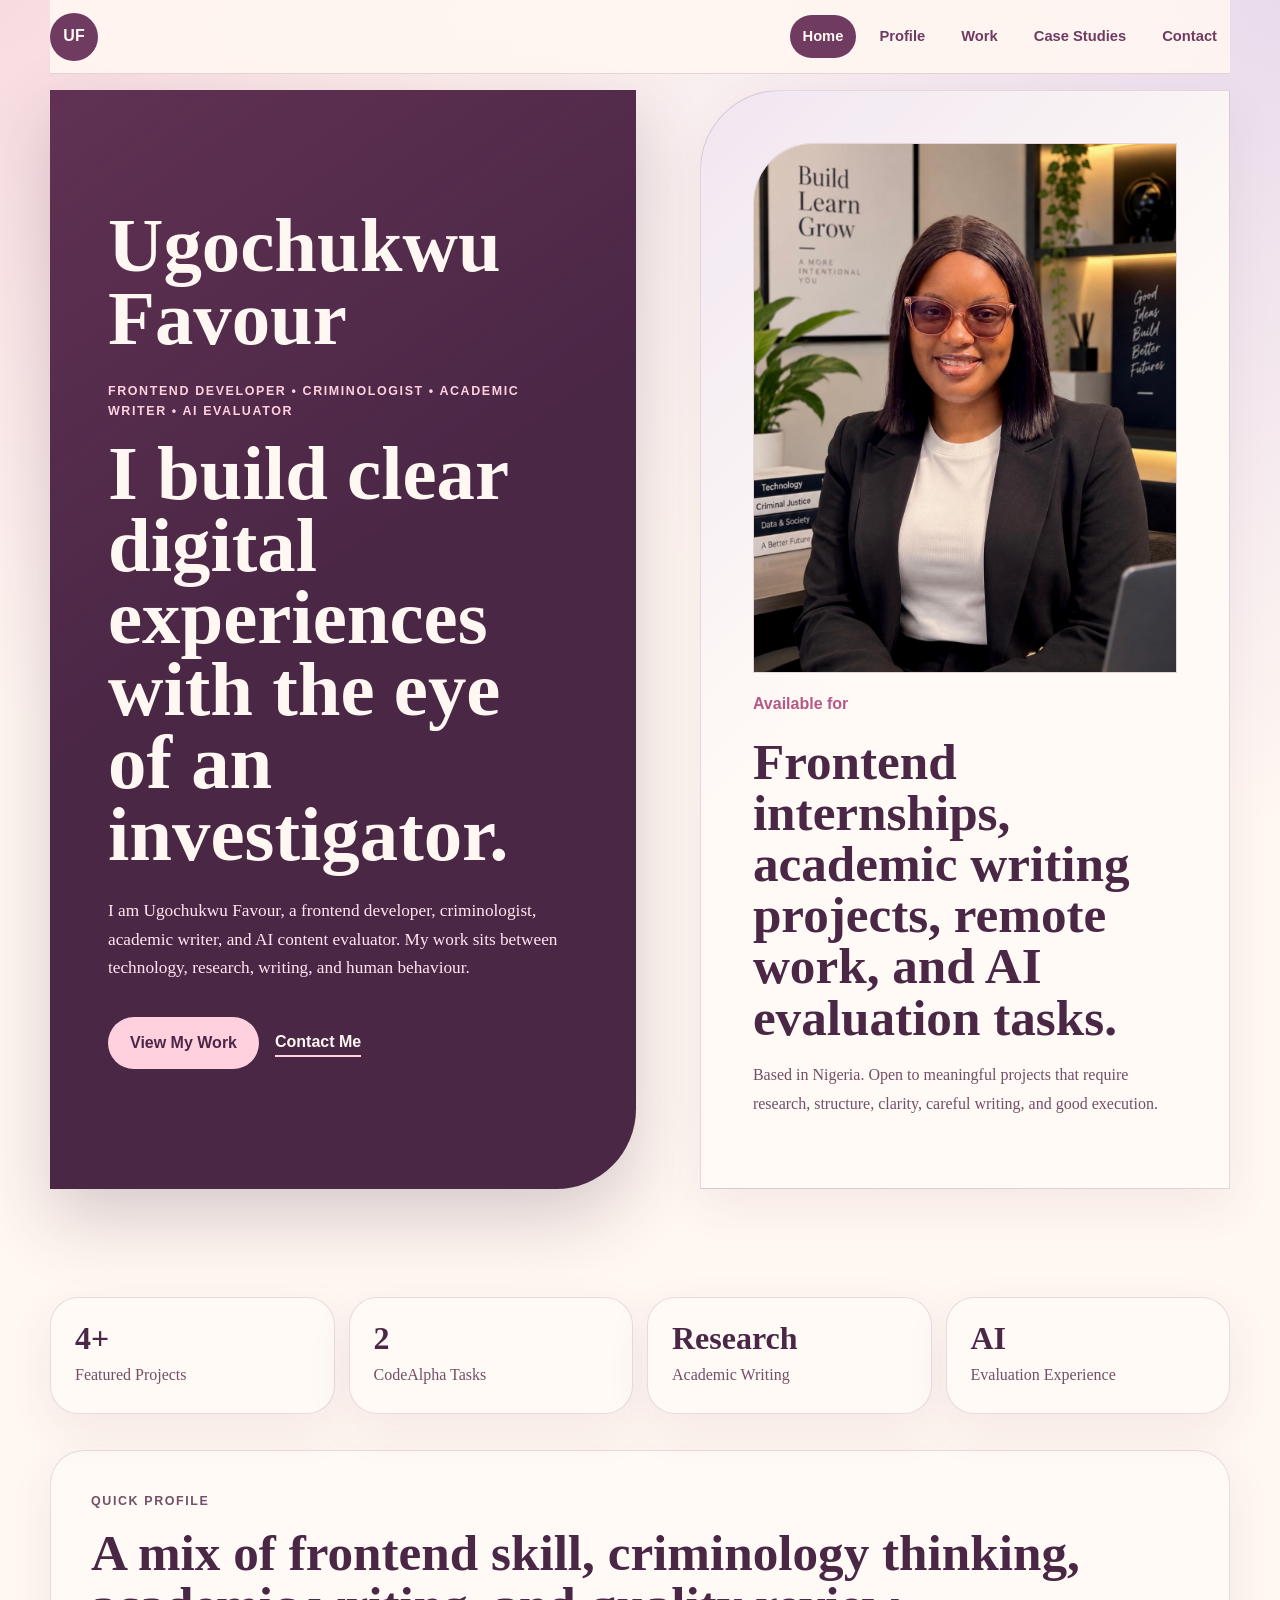
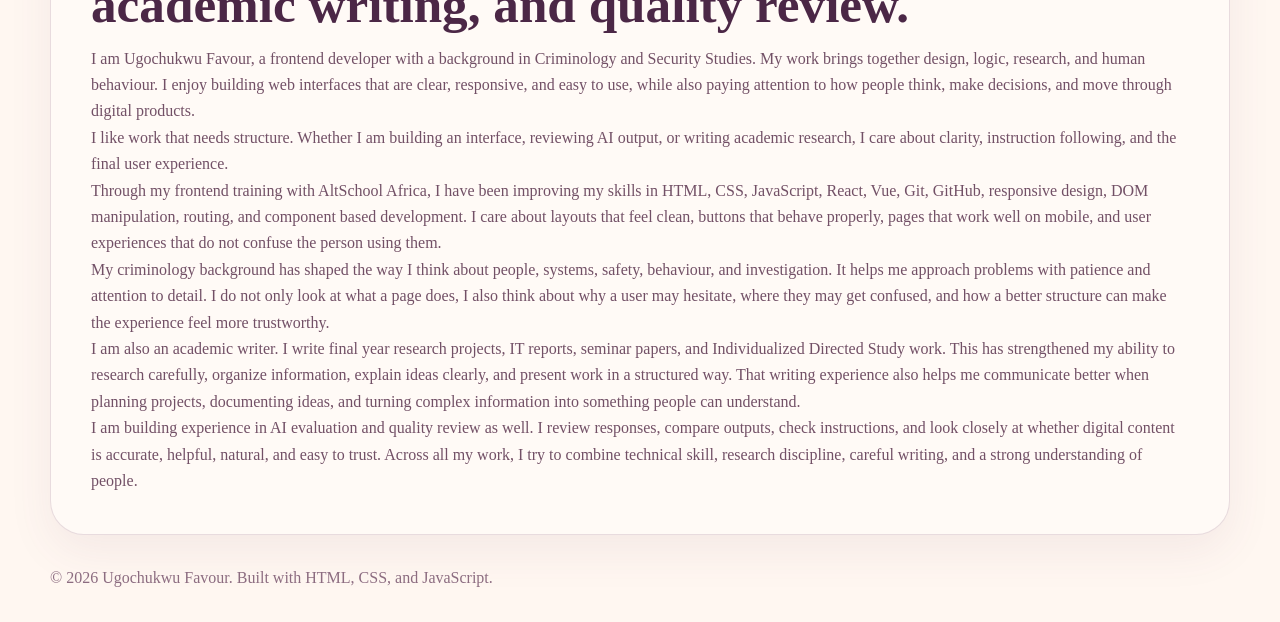
==== index.html @ 0fcc6974 "Add portfolio project" ====
<!DOCTYPE html>
<html lang="en">
<head>
  <meta charset="UTF-8" />
  <meta name="viewport" content="width=device-width, initial-scale=1.0" />
  <title>Ugochukwu Favour | Portfolio</title>
  <link rel="stylesheet" href="style.css" />
</head>
<body>
  <header class="site-header">
    <a href="index.html" class="mark">UF</a>
    <button class="menu-toggle" id="menuToggle">Menu</button>

    <nav class="nav-links" id="navLinks">
      <a href="index.html" class="active">Home</a>
      <a href="about.html">Profile</a>
      <a href="projects.html">Work</a>
      <a href="case-studies.html">Case Studies</a>
      <a href="contact.html">Contact</a>
    </nav>
  </header>

  <main>
    <section class="hero page-section">
      <div class="hero-copy">
        <h1>Ugochukwu Favour</h1>
        <p class="label">Frontend Developer • Criminologist • Academic Writer • AI Evaluator</p>
        <h1>I build clear digital experiences with the eye of an investigator.</h1>
        <p>
          I am Ugochukwu Favour, a frontend developer, criminologist, academic writer, and
          AI content evaluator. My work sits between technology, research, writing, and human
          behaviour.
        </p>

        <div class="hero-actions">
          <a href="projects.html" class="primary-btn">View My Work</a>
          <a href="contact.html" class="text-link">Contact Me</a>
        </div>
      </div>

      <div class="profile-card">
        <div class="profile-image-wrap">
          <img src="image/my professional image.jpeg" alt="Ugochukwu Favour" />
        </div>

        <span>Available for</span>
        <h2>Frontend internships, academic writing projects, remote work, and AI evaluation tasks.</h2>
        <p>
          Based in Nigeria. Open to meaningful projects that require research, structure,
          clarity, careful writing, and good execution.
        </p>
      </div>
    </section>

    <section class="page-section stats-section">
      <div class="stats-grid clickable-stats">
        <a href="projects.html">
          <strong>4+</strong>
          <span>Featured Projects</span>
        </a>

        <a href="projects.html">
          <strong>2</strong>
          <span>CodeAlpha Tasks</span>
        </a>

        <a href="about.html">
          <strong>Research</strong>
          <span>Academic Writing</span>
        </a>

        <a href="about.html">
          <strong>AI</strong>
          <span>Evaluation Experience</span>
        </a>
      </div>
    </section>

    <section class="page-section intro-panel">
      <p class="label">Quick Profile</p>
      <h2>A mix of frontend skill, criminology thinking, academic writing, and quality review.</h2>
      <p>
  I am Ugochukwu Favour, a frontend developer with a background in Criminology and Security Studies. My work brings together design, logic, research, and human behaviour. I enjoy building web interfaces that are clear, responsive, and easy to use, while also paying attention to how people think, make decisions, and move through digital products.
</p>
<p>
        I like work that needs structure. Whether I am building an interface, reviewing AI output,
        or writing academic research, I care about clarity, instruction following, and the final user
        experience.
      </p>
<p>
  Through my frontend training with AltSchool Africa, I have been improving my skills in HTML, CSS, JavaScript, React, Vue, Git, GitHub, responsive design, DOM manipulation, routing, and component based development. I care about layouts that feel clean, buttons that behave properly, pages that work well on mobile, and user experiences that do not confuse the person using them.
</p>

<p>
  My criminology background has shaped the way I think about people, systems, safety, behaviour, and investigation. It helps me approach problems with patience and attention to detail. I do not only look at what a page does, I also think about why a user may hesitate, where they may get confused, and how a better structure can make the experience feel more trustworthy.
</p>

<p>
  I am also an academic writer. I write final year research projects, IT reports, seminar papers, and Individualized Directed Study work. This has strengthened my ability to research carefully, organize information, explain ideas clearly, and present work in a structured way. That writing experience also helps me communicate better when planning projects, documenting ideas, and turning complex information into something people can understand.
</p>

<p>
  I am building experience in AI evaluation and quality review as well. I review responses, compare outputs, check instructions, and look closely at whether digital content is accurate, helpful, natural, and easy to trust. Across all my work, I try to combine technical skill, research discipline, careful writing, and a strong understanding of people.
</p>
    </section>
  </main>

  <footer>
    <p>© 2026 Ugochukwu Favour. Built with HTML, CSS, and JavaScript.</p>
  </footer>

  <script src="script.js"></script>
</body>
</html>
---- style.css ----
* {
  margin: 0;
  padding: 0;
  box-sizing: border-box;
}

html {
  scroll-behavior: smooth;
}

body {
  font-family: Georgia, "Times New Roman", serif;
  background:
    radial-gradient(circle at top left, rgba(238, 184, 204, 0.45), transparent 28%),
    radial-gradient(circle at top right, rgba(194, 167, 226, 0.35), transparent 32%),
    #fff7f1;
  color: #2f1f2e;
  line-height: 1.65;
  overflow-x: hidden;
}

a {
  color: inherit;
  text-decoration: none;
}

.site-header {
  position: sticky;
  top: 0;
  z-index: 80;
  width: min(1180px, calc(100% - 32px));
  height: 74px;
  margin: 0 auto;
  display: flex;
  align-items: center;
  justify-content: space-between;
  background: rgba(255, 247, 241, 0.9);
  border-bottom: 1px solid rgba(111, 59, 96, 0.18);
  backdrop-filter: blur(14px);
}

main {
  width: min(1180px, calc(100% - 32px));
  margin: 0 auto;
}

.page-section {
  width: 100%;
  max-width: 1180px;
  margin: 0 auto;
  padding: 72px 0;
}

.mark {
  width: 48px;
  height: 48px;
  display: grid;
  place-items: center;
  background: #6f3b60;
  color: #fff7f1;
  border-radius: 50%;
  font-family: "Segoe UI", Arial, sans-serif;
  font-weight: 900;
}

.menu-toggle {
  display: none;
  border: 1px solid #6f3b60;
  background: transparent;
  color: #6f3b60;
  padding: 9px 14px;
  border-radius: 999px;
  font-family: "Segoe UI", Arial, sans-serif;
  font-weight: 800;
}

.nav-links {
  display: flex;
  align-items: center;
  gap: 10px;
  font-family: "Segoe UI", Arial, sans-serif;
}

.nav-links a {
  color: #6f3b60;
  padding: 9px 13px;
  border-radius: 999px;
  font-weight: 700;
  font-size: 0.92rem;
}

.nav-links a:hover,
.nav-links a.active {
  background: #6f3b60;
  color: #fff7f1;
}

.hero {
  min-height: calc(100vh - 110px);
  display: grid;
  grid-template-columns: 1.05fr 0.95fr;
  gap: 64px;
  align-items: stretch;
  padding: 16px 0 72px;
}

.hero-copy {
  background:
    linear-gradient(145deg, rgba(181, 89, 133, 0.2), transparent 45%),
    #4b2746;
  color: #fff7f1;
  padding: clamp(28px, 5vw, 58px);
  border-radius: 0 0 80px 0;
  display: flex;
  flex-direction: column;
  justify-content: center;
  box-shadow: 0 28px 70px rgba(75, 39, 70, 0.22);
}

.label {
  font-family: "Segoe UI", Arial, sans-serif;
  color: #b55985;
  font-size: 0.78rem;
  text-transform: uppercase;
  letter-spacing: 1.6px;
  font-weight: 900;
  margin-bottom: 16px;
}

.hero-copy .label {
  color: #ffd1df;
}

.hero h1,
.page-title h1,
.contact-panel h1 {
  font-size: clamp(2.7rem, 6vw, 6.2rem);
  line-height: 0.94;
  max-width: 850px;
  margin-bottom: 26px;
  color: #4b2746;
}

.hero h1 {
  color: #fff7f1;
}

.hero-copy > p:not(.label) {
  max-width: 620px;
  font-size: 1.08rem;
  color: #ffe6ef;
}

.hero-actions {
  margin-top: 34px;
  display: flex;
  align-items: center;
  gap: 16px;
  flex-wrap: wrap;
  font-family: "Segoe UI", Arial, sans-serif;
}

.primary-btn {
  display: inline-flex;
  padding: 13px 22px;
  border-radius: 999px;
  background: #ffd1df;
  color: #4b2746;
  font-weight: 900;
}

.text-link {
  color: #fff7f1;
  font-weight: 800;
  border-bottom: 2px solid #ffd1df;
}

.profile-card,
.intro-panel,
.story-grid article,
.stats-grid a,
.focus-grid div,
.skill-board,
.project-card,
.case-study-card,
.contact-form,
.contact-panel {
  box-shadow: 0 16px 45px rgba(111, 59, 96, 0.08);
}

.profile-card {
  padding: clamp(28px, 5vw, 52px);
  border-radius: 80px 0 0 0;
  border: 1px solid rgba(111, 59, 96, 0.18);
  background:
    linear-gradient(135deg, rgba(194, 167, 226, 0.24), transparent 45%),
    #fffaf6;
  display: flex;
  flex-direction: column;
  justify-content: center;
  gap: 18px;
}

.profile-card span {
  font-family: "Segoe UI", Arial, sans-serif;
  color: #b55985;
  font-weight: 900;
}

.profile-card h2 {
  font-size: clamp(2rem, 4vw, 3.8rem);
  line-height: 1;
  color: #4b2746;
}

.profile-card p,
.intro-panel p,
.story-grid p,
.skill-board p,
.focus-grid p,
.case-grid p,
.project-card p {
  color: #725066;
}

.profile-image-wrap {
  width: 100%;
  aspect-ratio: 4 / 5;
  border-radius: 60px 0 0 0;
  overflow: hidden;
  border: 1px solid rgba(111, 59, 96, 0.18);
  background: #fff7f1;
}

.profile-image-wrap img {
  width: 100%;
  height: 100%;
  object-fit: cover;
  display: block;
}

/* Shared headings */
.section-heading,
.page-title {
  max-width: 860px;
}

.section-heading h2,
.intro-panel h2 {
  font-size: clamp(2rem, 4vw, 4rem);
  color: #4b2746;
  line-height: 1;
  margin-bottom: 16px;
}

.stats-section {
  padding-top: 36px;
  padding-bottom: 36px;
}

.stats-grid,
.focus-grid,
.case-grid {
  display: grid;
  grid-template-columns: repeat(4, 1fr);
  gap: 14px;
}

.clickable-stats a,
.focus-grid div,
.case-grid div {
  display: block;
  background: #fffaf6;
  border: 1px solid rgba(111, 59, 96, 0.16);
  padding: 24px;
  border-radius: 28px;
  color: inherit;
  transition: transform 0.2s ease, box-shadow 0.2s ease;
}

.clickable-stats a:hover {
  transform: translateY(-6px);
  box-shadow: 0 22px 55px rgba(111, 59, 96, 0.16);
}

.clickable-stats strong {
  display: block;
  color: #4b2746;
  font-size: 2rem;
  line-height: 1;
  margin-bottom: 8px;
}

.clickable-stats span {
  color: #725066;
}

.intro-panel {
  background: #fffaf6;
  border: 1px solid rgba(111, 59, 96, 0.16);
  padding: 40px;
  border-radius: 34px;
}

.story-grid {
  display: grid;
  grid-template-columns: 1.1fr 0.9fr;
  gap: 18px;
}

.story-grid article {
  background: #fffaf6;
  border: 1px solid rgba(111, 59, 96, 0.16);
  padding: 26px;
  min-height: 260px;
}

.story-grid article:first-child {
  grid-row: span 3;
  border-radius: 48px 0 0 0;
}

.story-grid article:nth-child(2) {
  border-radius: 0 48px 0 0;
}

.story-grid article:nth-child(4) {
  border-radius: 0 0 48px 0;
}

.story-grid span,
.project-number,
.case-study-heading span {
  font-family: "Segoe UI", Arial, sans-serif;
  color: #b55985;
  font-weight: 900;
  font-size: 0.82rem;
}

.story-grid h2,
.skill-board h3,
.focus-grid h3,
.case-grid h3,
.project-card h2,
.case-study-heading h2 {
  color: #4b2746;
  line-height: 1.1;
}

.story-grid h2 {
  font-size: 1.55rem;
  margin: 18px 0 12px;
}

.story-grid p + p {
  margin-top: 16px;
}

.skill-board {
  display: grid;
  grid-template-columns: repeat(2, 1fr);
  border: 1px solid rgba(111, 59, 96, 0.16);
  background: #fffaf6;
}

.skill-board div {
  padding: 28px;
  border-right: 1px solid rgba(111, 59, 96, 0.14);
  border-bottom: 1px solid rgba(111, 59, 96, 0.14);
}

.skill-board div:nth-child(2),
.skill-board div:nth-child(4) {
  border-right: none;
}

.skill-board h3 {
  color: #b55985;
  margin-bottom: 10px;
  font-size: 1.25rem;
}

.project-layout {
  display: grid;
  grid-template-columns: 1fr 1fr;
  gap: 18px;
}

.project-card {
  padding: 30px;
  border: 1px solid rgba(255, 247, 241, 0.2);
  background: #4b2746;
  color: #fff7f1;
  min-height: 330px;
  display: flex;
  flex-direction: column;
  justify-content: flex-end;
}

.project-card:nth-child(1) {
  border-radius: 0 60px 0 0;
}

.project-card:nth-child(2) {
  background: #b55985;
  border-color: #b55985;
  border-radius: 0 0 0 60px;
}

.project-card:nth-child(3) {
  background: #7658a6;
  border-color: #7658a6;
  border-radius: 60px 0 0 0;
}

.project-card:nth-child(4) {
  background: #7a4058;
  border-color: #7a4058;
  border-radius: 0 0 60px 0;
}

.project-card h2,
.project-card p {
  color: #fff7f1;
}

.tech-tags,
.project-links {
  display: flex;
  flex-wrap: wrap;
  gap: 10px;
}

.tech-tags {
  margin-top: 18px;
}

.tech-tags span {
  background: rgba(255, 247, 241, 0.14);
  color: #fff7f1;
  border: 1px solid rgba(255, 247, 241, 0.26);
  padding: 10px 14px;
  border-radius: 999px;
  font-family: "Segoe UI", Arial, sans-serif;
  font-weight: 800;
  font-size: 0.88rem;
}

.project-links a {
  display: inline-flex;
  width: fit-content;
  margin-top: 24px;
  padding: 11px 16px;
  border-radius: 999px;
  background: #fff7f1;
  color: #4b2746;
  font-family: "Segoe UI", Arial, sans-serif;
  font-weight: 900;
}

.case-study-stack {
  display: grid;
  gap: 24px;
}

.case-study-card {
  background: #fffaf6;
  border: 1px solid rgba(111, 59, 96, 0.16);
  border-radius: 34px;
  padding: 26px;
}

.case-study-heading {
  display: flex;
  justify-content: space-between;
  gap: 18px;
  align-items: center;
  margin-bottom: 20px;
}

.case-study-heading h2 {
  font-size: clamp(1.6rem, 4vw, 2.8rem);
  text-align: right;
}

.contact-panel {
  background: #fffaf6;
  border: 1px solid rgba(111, 59, 96, 0.16);
  border-radius: 60px 60px 0 0;
  padding: clamp(28px, 5vw, 54px);
  display: grid;
  grid-template-columns: 1fr 0.9fr;
  gap: 30px;
  align-items: end;
}

.contact-links {
  display: grid;
  gap: 12px;
  font-family: "Segoe UI", Arial, sans-serif;
}

.contact-links a {
  background: #4b2746;
  color: #fff7f1;
  padding: 14px 16px;
  border-radius: 999px;
  font-weight: 800;
  text-align: center;
}

.contact-links a:hover {
  background: #ffd1df;
  color: #4b2746;
}

.email-composer {
  max-width: 760px;
  margin-left: auto;
  margin-right: auto;
}

.contact-form {
  background: #fffaf6;
  border: 1px solid rgba(111, 59, 96, 0.16);
  border-radius: 28px;
  padding: 24px;
  display: grid;
  gap: 12px;
}

.composer-header h2 {
  color: #4b2746;
  font-size: 1.6rem;
}

.composer-header p,
.file-note,
#formStatus {
  color: #725066;
  font-size: 0.95rem;
}

.contact-form input,
.contact-form textarea {
  width: 100%;
  border: 1px solid rgba(111, 59, 96, 0.22);
  background: #fff7f1;
  color: #4b2746;
  padding: 14px;
  border-radius: 16px;
  font: inherit;
}

.contact-form textarea {
  min-height: 160px;
  resize: vertical;
}

.composer-toolbar {
  display: flex;
  flex-wrap: wrap;
  gap: 10px;
  background: #fff7f1;
  border: 1px solid rgba(111, 59, 96, 0.16);
  border-radius: 18px;
  padding: 10px;
}

.composer-toolbar button,
.file-label,
.send-btn {
  border: none;
  background: #4b2746;
  color: #fff7f1;
  padding: 9px 13px;
  border-radius: 999px;
  font-family: "Segoe UI", Arial, sans-serif;
  font-weight: 800;
  cursor: pointer;
}

.file-label input {
  display: none;
}

.send-btn {
  background: #b55985;
  padding: 14px 18px;
}

footer {
  width: min(1180px, calc(100% - 32px));
  margin: 0 auto;
  padding: 30px 0;
  color: #8c6c80;
}

@media (max-width: 820px) {
  .site-header,
  main,
  footer {
    width: min(100% - 20px, 1180px);
  }

  .menu-toggle {
    display: block;
  }

  .nav-links {
    position: absolute;
    top: 82px;
    right: 0;
    width: min(260px, calc(100vw - 36px));
    display: none;
    flex-direction: column;
    align-items: stretch;
    padding: 14px;
    background: #fffaf6;
    border: 1px solid rgba(111, 59, 96, 0.16);
    border-radius: 24px;
  }

  .nav-links.show {
    display: flex;
  }

  .hero,
  .story-grid,
  .skill-board,
  .project-layout,
  .contact-panel,
  .stats-grid,
  .focus-grid,
  .case-grid {
    grid-template-columns: 1fr;
  }

  .hero {
    min-height: auto;
  }

  .hero-copy,
  .profile-card,
  .profile-image-wrap,
  .story-grid article,
  .project-card,
  .contact-panel {
    border-radius: 28px;
  }

  .skill-board div {
    border-right: none;
  }

  .page-section {
    padding: 54px 0;
  }

  .case-study-heading {
    align-items: flex-start;
    flex-direction: column;
  }

  .case-study-heading h2 {
    text-align: left;
  }
}.profile-card p {
  max-width: 1100px;
  margin-bottom: 18px;
  line-height: 1.8;
}
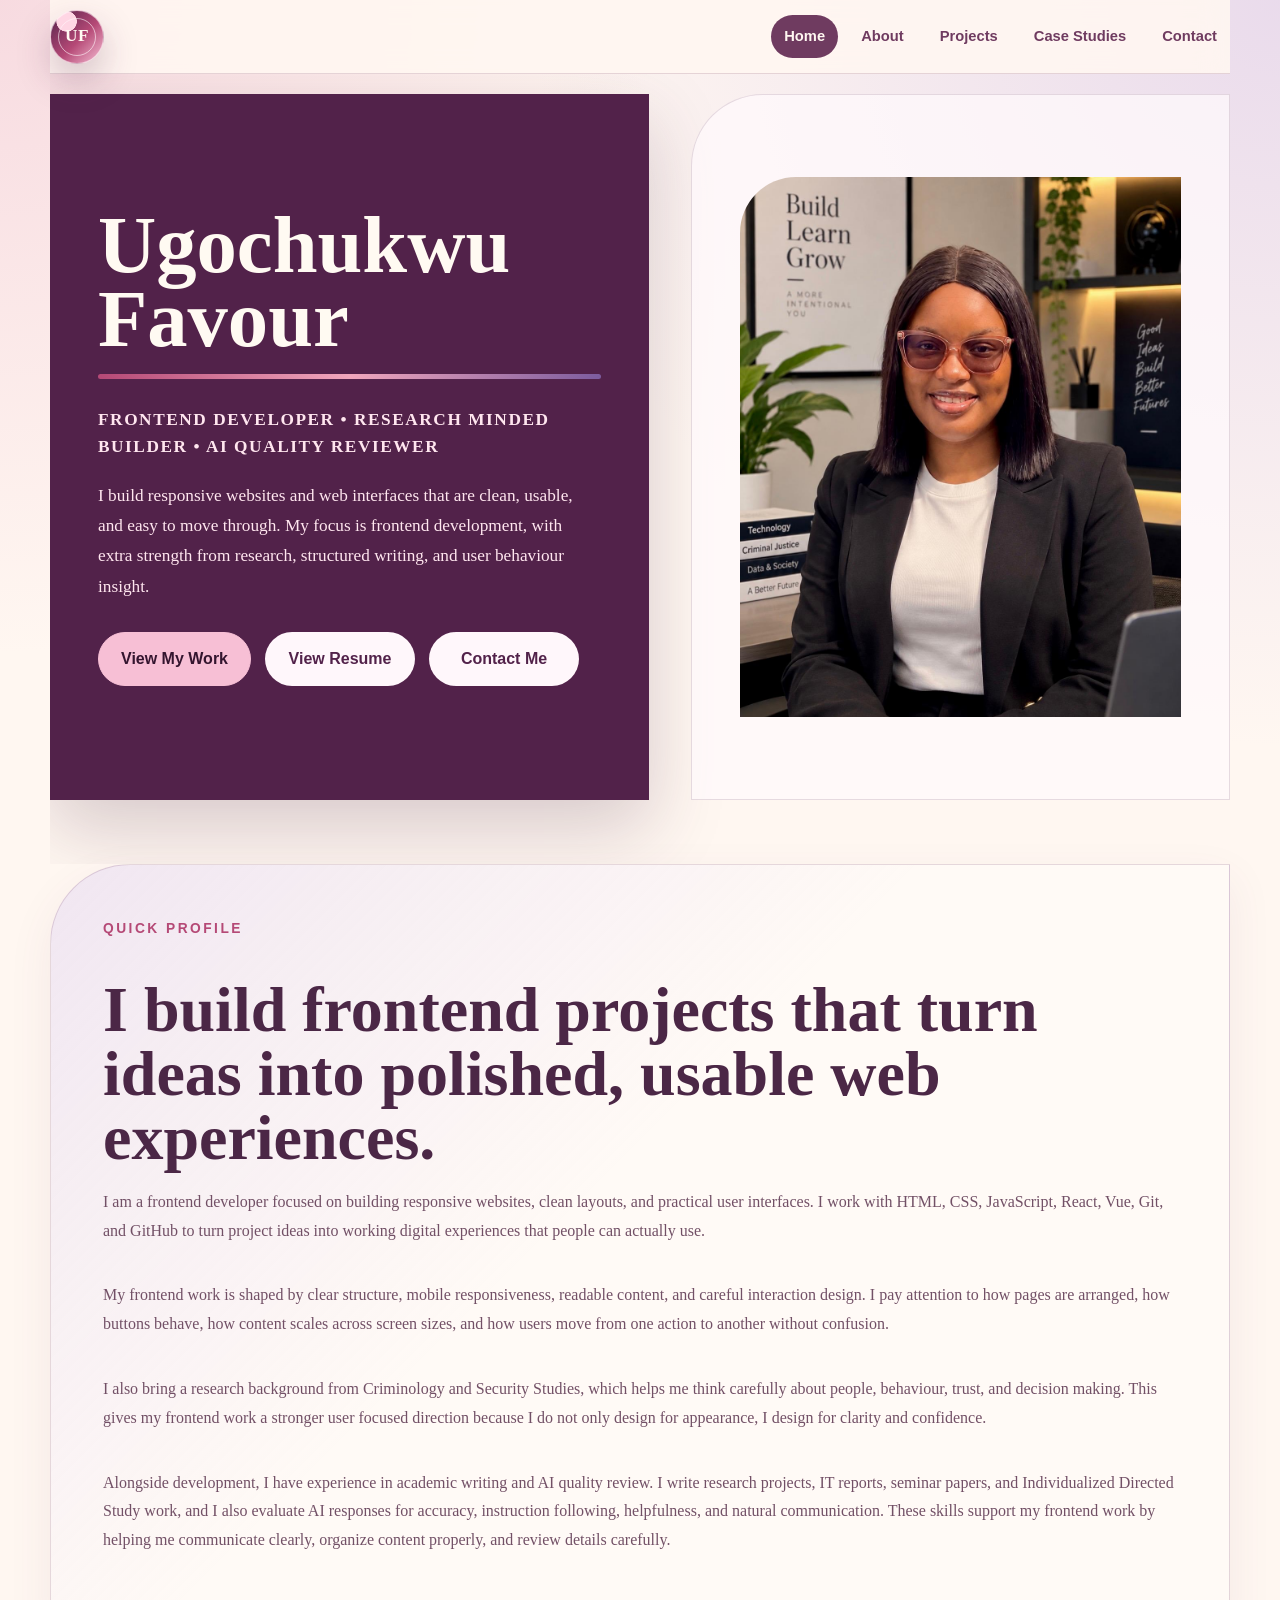
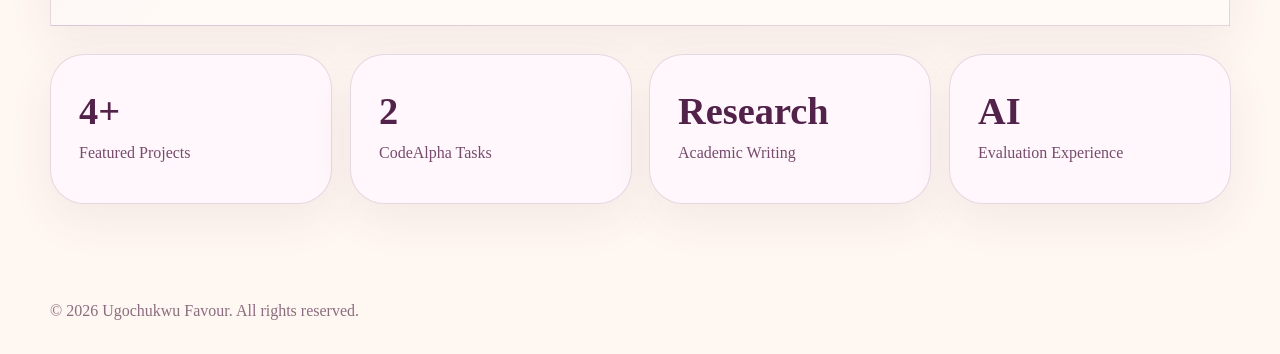
==== commit f7e66edc: "Refine portfolio content and layout" ====
--- a/index.html
+++ b/index.html
@@ -1,112 +1,118 @@
 <!DOCTYPE html>
 <html lang="en">
 <head>
-  <meta charset="UTF-8" />
-  <meta name="viewport" content="width=device-width, initial-scale=1.0" />
+  <meta charset="UTF-8">
+  <meta name="viewport" content="width=device-width, initial-scale=1.0">
   <title>Ugochukwu Favour | Portfolio</title>
-  <link rel="stylesheet" href="style.css" />
+  <link rel="stylesheet" href="style.css">
 </head>
 <body>
   <header class="site-header">
-    <a href="index.html" class="mark">UF</a>
-    <button class="menu-toggle" id="menuToggle">Menu</button>
+    <a href="index.html" class="brand" aria-label="Ugochukwu Favour home">
+      <span>UF</span>
+    </a>
+
+    <button class="menu-toggle" id="menuToggle" aria-label="Open menu">
+      <span></span>
+      <span></span>
+      <span></span>
+    </button>
 
     <nav class="nav-links" id="navLinks">
       <a href="index.html" class="active">Home</a>
-      <a href="about.html">Profile</a>
-      <a href="projects.html">Work</a>
+      <a href="about.html">About</a>
+      <a href="projects.html">Projects</a>
       <a href="case-studies.html">Case Studies</a>
       <a href="contact.html">Contact</a>
     </nav>
   </header>
 
   <main>
-    <section class="hero page-section">
+    <section class="hero">
       <div class="hero-copy">
         <h1>Ugochukwu Favour</h1>
-        <p class="label">Frontend Developer • Criminologist • Academic Writer • AI Evaluator</p>
-        <h1>I build clear digital experiences with the eye of an investigator.</h1>
-        <p>
-          I am Ugochukwu Favour, a frontend developer, criminologist, academic writer, and
-          AI content evaluator. My work sits between technology, research, writing, and human
-          behaviour.
+
+        <p class="role-line">
+          Frontend Developer • Research Minded Builder • AI Quality Reviewer
+        </p>
+
+        <p class="hero-intro">
+          I build responsive websites and web interfaces that are clean, usable, and easy to move through.
+          My focus is frontend development, with extra strength from research, structured writing, and
+          user behaviour insight.
         </p>
 
         <div class="hero-actions">
-          <a href="projects.html" class="primary-btn">View My Work</a>
-          <a href="contact.html" class="text-link">Contact Me</a>
+          <a href="projects.html" class="btn primary-btn">View My Work</a>
+
+          <a href="resume/Ugochukwu_Favour_Resumee.pdf" class="btn secondary-btn" target="_blank">
+  View Resume
+</a>
+
+          <a href="contact.html" class="btn secondary-btn">Contact Me</a>
         </div>
       </div>
 
-      <div class="profile-card">
-        <div class="profile-image-wrap">
-          <img src="image/my professional image.jpeg" alt="Ugochukwu Favour" />
-        </div>
-
-        <span>Available for</span>
-        <h2>Frontend internships, academic writing projects, remote work, and AI evaluation tasks.</h2>
-        <p>
-          Based in Nigeria. Open to meaningful projects that require research, structure,
-          clarity, careful writing, and good execution.
-        </p>
+      <div class="hero-photo">
+        <img src="image/my professional image.jpeg" alt="Ugochukwu Favour">
       </div>
     </section>
 
-    <section class="page-section stats-section">
-      <div class="stats-grid clickable-stats">
-        <a href="projects.html">
-          <strong>4+</strong>
-          <span>Featured Projects</span>
-        </a>
+    <section class="profile-card">
+      <p class="section-label">Quick Profile</p>
+      <h2>I build frontend projects that turn ideas into polished, usable web experiences.</h2>
 
-        <a href="projects.html">
-          <strong>2</strong>
-          <span>CodeAlpha Tasks</span>
-        </a>
+      <p>
+        I am a frontend developer focused on building responsive websites, clean layouts, and practical user
+        interfaces. I work with HTML, CSS, JavaScript, React, Vue, Git, and GitHub to turn project ideas into
+        working digital experiences that people can actually use.
+      </p>
 
-        <a href="about.html">
-          <strong>Research</strong>
-          <span>Academic Writing</span>
-        </a>
+      <p>
+        My frontend work is shaped by clear structure, mobile responsiveness, readable content, and careful
+        interaction design. I pay attention to how pages are arranged, how buttons behave, how content scales
+        across screen sizes, and how users move from one action to another without confusion.
+      </p>
 
-        <a href="about.html">
-          <strong>AI</strong>
-          <span>Evaluation Experience</span>
-        </a>
-      </div>
+      <p>
+        I also bring a research background from Criminology and Security Studies, which helps me think carefully
+        about people, behaviour, trust, and decision making. This gives my frontend work a stronger user focused
+        direction because I do not only design for appearance, I design for clarity and confidence.
+      </p>
+
+      <p>
+        Alongside development, I have experience in academic writing and AI quality review. I write research
+        projects, IT reports, seminar papers, and Individualized Directed Study work, and I also evaluate AI
+        responses for accuracy, instruction following, helpfulness, and natural communication. These skills support
+        my frontend work by helping me communicate clearly, organize content properly, and review details carefully.
+      </p>
     </section>
 
-    <section class="page-section intro-panel">
-      <p class="label">Quick Profile</p>
-      <h2>A mix of frontend skill, criminology thinking, academic writing, and quality review.</h2>
-      <p>
-  I am Ugochukwu Favour, a frontend developer with a background in Criminology and Security Studies. My work brings together design, logic, research, and human behaviour. I enjoy building web interfaces that are clear, responsive, and easy to use, while also paying attention to how people think, make decisions, and move through digital products.
-</p>
-<p>
-        I like work that needs structure. Whether I am building an interface, reviewing AI output,
-        or writing academic research, I care about clarity, instruction following, and the final user
-        experience.
-      </p>
-<p>
-  Through my frontend training with AltSchool Africa, I have been improving my skills in HTML, CSS, JavaScript, React, Vue, Git, GitHub, responsive design, DOM manipulation, routing, and component based development. I care about layouts that feel clean, buttons that behave properly, pages that work well on mobile, and user experiences that do not confuse the person using them.
-</p>
+    <section class="stats-grid">
+      <a href="projects.html" class="stat-link">
+        <strong>4+</strong>
+        <span>Featured Projects</span>
+      </a>
 
-<p>
-  My criminology background has shaped the way I think about people, systems, safety, behaviour, and investigation. It helps me approach problems with patience and attention to detail. I do not only look at what a page does, I also think about why a user may hesitate, where they may get confused, and how a better structure can make the experience feel more trustworthy.
-</p>
+      <a href="projects.html" class="stat-link">
+        <strong>2</strong>
+        <span>CodeAlpha Tasks</span>
+      </a>
 
-<p>
-  I am also an academic writer. I write final year research projects, IT reports, seminar papers, and Individualized Directed Study work. This has strengthened my ability to research carefully, organize information, explain ideas clearly, and present work in a structured way. That writing experience also helps me communicate better when planning projects, documenting ideas, and turning complex information into something people can understand.
-</p>
+      <a href="about.html" class="stat-link">
+        <strong>Research</strong>
+        <span>Academic Writing</span>
+      </a>
 
-<p>
-  I am building experience in AI evaluation and quality review as well. I review responses, compare outputs, check instructions, and look closely at whether digital content is accurate, helpful, natural, and easy to trust. Across all my work, I try to combine technical skill, research discipline, careful writing, and a strong understanding of people.
-</p>
+      <a href="about.html" class="stat-link">
+        <strong>AI</strong>
+        <span>Evaluation Experience</span>
+      </a>
     </section>
   </main>
 
-  <footer>
-    <p>© 2026 Ugochukwu Favour. Built with HTML, CSS, and JavaScript.</p>
+  <footer class="site-footer">
+    <p>© 2026 Ugochukwu Favour. All rights reserved.</p>
   </footer>
 
   <script src="script.js"></script>
--- a/style.css
+++ b/style.css
@@ -669,4 +669,631 @@
   max-width: 1100px;
   margin-bottom: 18px;
   line-height: 1.8;
+}@keyframes pageReveal {
+  from {
+    opacity: 0;
+    transform: translateY(36px) scale(0.98);
+    filter: blur(8px);
+  }
+
+  to {
+    opacity: 1;
+    transform: translateY(0) scale(1);
+    filter: blur(0);
+  }
+}
+
+@keyframes imageFloat {
+  0% {
+    transform: translateY(0) rotate(0deg);
+  }
+
+  50% {
+    transform: translateY(-14px) rotate(1deg);
+  }
+
+  100% {
+    transform: translateY(0) rotate(0deg);
+  }
+}
+
+@keyframes softGlow {
+  0% {
+    box-shadow: 0 22px 70px rgba(82, 34, 74, 0.14);
+  }
+
+  50% {
+    box-shadow: 0 30px 90px rgba(181, 73, 118, 0.3);
+  }
+
+  100% {
+    box-shadow: 0 22px 70px rgba(82, 34, 74, 0.14);
+  }
+}
+
+@keyframes slideLine {
+  from {
+    width: 0;
+  }
+
+  to {
+    width: 100%;
+  }
+}
+
+.hero-copy,
+.hero-photo,
+.profile-card,
+.story-card,
+.skill-board,
+.project-card,
+.case-card,
+.contact-panel,
+.contact-link,
+.stat-link {
+  animation: pageReveal 0.9s ease both;
+}
+
+.hero-photo {
+  animation: pageReveal 0.9s ease both, softGlow 4s ease-in-out infinite;
+}
+
+.hero-photo img {
+  animation: imageFloat 4.5s ease-in-out infinite;
+}
+
+.page-title h1,
+.hero-copy h1 {
+  position: relative;
+}
+
+.page-title h1::after,
+.hero-copy h1::after {
+  content: "";
+  display: block;
+  height: 5px;
+  width: 100%;
+  margin-top: 18px;
+  border-radius: 999px;
+  background: linear-gradient(90deg, #b54976, #f0a6bc, #7c5c9e);
+  animation: slideLine 1.2s ease both;
+}
+
+.project-card:hover,
+.case-card:hover,
+.story-card:hover,
+.stat-link:hover,
+.contact-link:hover {
+  transform: translateY(-12px) scale(1.015);
+  box-shadow: 0 28px 80px rgba(82, 34, 74, 0.2);
+}
+
+.btn:hover,
+.nav-links a:hover,
+.composer-tools button:hover {
+  transform: translateY(-3px);
+}
+
+.project-card,
+.case-card,
+.story-card,
+.stat-link,
+.contact-link,
+.btn,
+.nav-links a,
+.composer-tools button {
+  transition:
+    transform 0.3s ease,
+    box-shadow 0.3s ease,
+    color 0.3s ease,
+    background 0.3s ease,
+    border-color 0.3s ease;
+}
+
+.project-card:nth-child(1),
+.case-card:nth-child(1),
+.story-card:nth-child(1),
+.stat-link:nth-child(1),
+.contact-link:nth-child(1) {
+  animation-delay: 0.08s;
+}
+
+.project-card:nth-child(2),
+.case-card:nth-child(2),
+.story-card:nth-child(2),
+.stat-link:nth-child(2),
+.contact-link:nth-child(2) {
+  animation-delay: 0.16s;
+}
+
+.project-card:nth-child(3),
+.case-card:nth-child(3),
+.story-card:nth-child(3),
+.stat-link:nth-child(3),
+.contact-link:nth-child(3) {
+  animation-delay: 0.24s;
+}
+
+.project-card:nth-child(4),
+.case-card:nth-child(4),
+.story-card:nth-child(4),
+.stat-link:nth-child(4) {
+  animation-delay: 0.32s;
+}
+
+@media (prefers-reduced-motion: reduce) {
+  *,
+  *::before,
+  *::after {
+    animation: none !important;
+    transition: none !important;
+    scroll-behavior: auto !important;
+  }
+}.editor-toolbar {
+  display: flex;
+  flex-wrap: wrap;
+  gap: 10px;
+  margin: 10px 0 12px;
+}
+
+.editor-toolbar button,
+.editor-toolbar select,
+.file-button {
+  border: 1px solid rgba(82, 34, 74, 0.18);
+  background: #fff7fb;
+  color: #4d2348;
+  padding: 10px 14px;
+  border-radius: 999px;
+  font: inherit;
+  cursor: pointer;
+}
+
+.editor-toolbar button:hover,
+.editor-toolbar select:hover,
+.file-button:hover {
+  background: #f4d7e5;
+  transform: translateY(-2px);
+}
+
+.message-editor {
+  min-height: 190px;
+  padding: 18px;
+  border: 1px solid rgba(82, 34, 74, 0.2);
+  border-radius: 22px;
+  background: #fffafc;
+  color: #4d2348;
+  line-height: 1.7;
+  outline: none;
+}
+
+.message-editor:focus {
+  border-color: #b54976;
+  box-shadow: 0 0 0 4px rgba(181, 73, 118, 0.12);
+}
+
+.message-editor:empty::before {
+  content: attr(data-placeholder);
+  color: rgba(77, 35, 72, 0.55);
+}
+
+.message-editor ul,
+.message-editor ol {
+  padding-left: 24px;
+  margin: 10px 0;
+}
+
+.file-note {
+  margin-top: 10px;
+  color: #7a496d;
+  font-size: 0.95rem;
+}.hero {
+  display: grid;
+  grid-template-columns: minmax(0, 1.05fr) minmax(320px, 0.95fr);
+  gap: 64px;
+  align-items: stretch;
+  padding: 16px 0 72px;
+}
+
+.hero-copy {
+  min-height: 620px;
+  padding: 56px;
+  border-radius: 0 0 0 0;
+  background: #52224a;
+  color: #fffaf2;
+  display: flex;
+  flex-direction: column;
+  justify-content: center;
+}
+
+.hero-copy h1 {
+  margin: 0;
+  color: #fffaf2;
+  font-size: clamp(4rem, 8vw, 8.2rem);
+  line-height: 0.9;
+}
+
+.role-line {
+  margin: 30px 0 22px;
+  color: #ffd6e4;
+  font-weight: 800;
+  letter-spacing: 0.12em;
+  text-transform: uppercase;
+}
+
+.hero-intro {
+  max-width: 680px;
+  color: #fff7fb;
+  line-height: 1.8;
+}
+
+.hero-actions {
+  display: flex;
+  align-items: center;
+  flex-wrap: wrap;
+  gap: 14px;
+  margin-top: 30px;
+}
+
+.hero-actions .btn {
+  min-width: 150px;
+  min-height: 50px;
+  display: inline-flex;
+  align-items: center;
+  justify-content: center;
+  text-align: center;
+  text-decoration: none;
+  border-radius: 999px;
+  padding: 13px 22px;
+  font-weight: 800;
+}
+
+.primary-btn {
+  background: #f7bfd5;
+  color: #34152f;
+  border: 1px solid #f7bfd5;
+}
+
+.secondary-btn {
+  background: #fff7fb;
+  color: #52224a;
+  border: 1px solid rgba(255, 247, 251, 0.55);
+}
+
+.primary-btn:hover,
+.secondary-btn:hover {
+  transform: translateY(-3px);
+}
+
+.hero-photo {
+  min-height: 620px;
+  border: 1px solid rgba(82, 34, 74, 0.14);
+  border-radius: 90px 0 0 0;
+  padding: 78px;
+  background: rgba(255, 250, 252, 0.68);
+  display: flex;
+  align-items: center;
+  justify-content: center;
+}
+
+.hero-photo img {
+  width: 100%;
+  height: 100%;
+  max-height: 560px;
+  object-fit: cover;
+  border-radius: 70px 0 0 0;
+}
+
+.profile-card p {
+  max-width: 1100px;
+  margin-bottom: 18px;
+  line-height: 1.8;
+}
+
+@media (max-width: 900px) {
+  .hero {
+    grid-template-columns: 1fr;
+    gap: 24px;
+    padding: 10px 0 48px;
+  }
+
+  .hero-copy,
+  .hero-photo {
+    min-height: auto;
+  }
+
+  .hero-copy {
+    padding: 42px 28px;
+  }
+
+  .hero-copy h1 {
+    font-size: clamp(3.2rem, 15vw, 5.6rem);
+  }
+
+  .hero-photo {
+    padding: 24px;
+    border-radius: 42px 0 0 0;
+  }
+
+  .hero-photo img {
+    max-height: 520px;
+    border-radius: 34px 0 0 0;
+  }
+
+  .hero-actions .btn {
+    flex: 1 1 100%;
+  }
+}main {
+  width: min(1180px, calc(100% - 32px));
+  margin: 0 auto;
+}
+
+.hero {
+  display: grid;
+  grid-template-columns: minmax(0, 1fr) minmax(360px, 0.9fr);
+  gap: 42px;
+  align-items: stretch;
+  padding: 20px 0 64px;
+  overflow: hidden;
+}
+
+.hero-copy {
+  min-width: 0;
+  min-height: 620px;
+  padding: 56px 48px;
+  background: #52224a;
+  color: #fffaf2;
+  display: flex;
+  flex-direction: column;
+  justify-content: center;
+  overflow: hidden;
+}
+
+.hero-copy h1 {
+  max-width: 100%;
+  margin: 0;
+  color: #fffaf2;
+  font-size: clamp(3.6rem, 6.3vw, 6.9rem);
+  line-height: 0.92;
+  overflow-wrap: break-word;
+}
+
+.role-line {
+  max-width: 720px;
+  margin: 28px 0 20px;
+  color: #ffd6e4;
+  font-weight: 800;
+  letter-spacing: 0.09em;
+  text-transform: uppercase;
+  line-height: 1.55;
+}
+
+.hero-intro {
+  max-width: 660px;
+  color: #fff7fb;
+  line-height: 1.75;
+  font-size: 1.03rem;
+}
+
+.hero-actions {
+  display: flex;
+  align-items: center;
+  flex-wrap: wrap;
+  gap: 14px;
+  margin-top: 30px;
+}
+
+.hero-actions .btn {
+  min-width: 150px;
+  min-height: 50px;
+  display: inline-flex;
+  align-items: center;
+  justify-content: center;
+  text-align: center;
+  text-decoration: none;
+  border-radius: 999px;
+  padding: 13px 22px;
+  font-weight: 800;
+}
+
+.primary-btn {
+  background: #f7bfd5;
+  color: #34152f;
+  border: 1px solid #f7bfd5;
+}
+
+.secondary-btn {
+  background: #fff7fb;
+  color: #52224a;
+  border: 1px solid rgba(255, 247, 251, 0.55);
+}
+
+.hero-photo {
+  min-height: 620px;
+  padding: 48px;
+  border: 1px solid rgba(82, 34, 74, 0.14);
+  border-radius: 72px 0 0 0;
+  background: rgba(255, 250, 252, 0.72);
+  display: flex;
+  align-items: center;
+  justify-content: center;
+  overflow: hidden;
+}
+
+.hero-photo img {
+  width: 100%;
+  height: 100%;
+  max-height: 540px;
+  object-fit: cover;
+  object-position: center;
+  border-radius: 56px 0 0 0;
+}
+
+.profile-card {
+  overflow: hidden;
+}
+
+.profile-card h2 {
+  max-width: 1080px;
+  font-size: clamp(2.4rem, 5vw, 5rem);
+  line-height: 1;
+}
+
+.profile-card p {
+  max-width: 1120px;
+  margin-bottom: 18px;
+  line-height: 1.8;
+}
+
+.stats-grid {
+  display: grid;
+  grid-template-columns: repeat(4, 1fr);
+  gap: 18px;
+  margin: 28px 0 64px;
+}
+
+.stat-link {
+  min-height: 150px;
+  padding: 28px;
+  border-radius: 34px;
+  background: #fff7fb;
+  border: 1px solid rgba(82, 34, 74, 0.14);
+  color: #52224a;
+  text-decoration: none;
+  display: flex;
+  flex-direction: column;
+  justify-content: center;
+  box-shadow: 0 22px 60px rgba(82, 34, 74, 0.08);
+}
+
+.stat-link strong {
+  display: block;
+  font-size: clamp(1.7rem, 3vw, 3rem);
+  line-height: 1;
+  color: #52224a;
+}
+
+.stat-link span {
+  margin-top: 10px;
+  font-size: 1rem;
+  color: #774b6d;
+}
+
+@media (max-width: 1000px) {
+  .hero {
+    grid-template-columns: 1fr;
+    gap: 24px;
+  }
+
+  .hero-copy,
+  .hero-photo {
+    min-height: auto;
+  }
+
+  .hero-copy {
+    padding: 42px 28px;
+  }
+
+  .hero-copy h1 {
+    font-size: clamp(3rem, 14vw, 5.6rem);
+  }
+
+  .hero-photo {
+    padding: 22px;
+    border-radius: 42px 0 0 0;
+  }
+
+  .hero-photo img {
+    max-height: 520px;
+    border-radius: 34px 0 0 0;
+  }
+
+  .stats-grid {
+    grid-template-columns: repeat(2, 1fr);
+  }
+}
+
+@media (max-width: 620px) {
+  main {
+    width: min(100% - 20px, 1180px);
+  }
+
+  .hero-copy {
+    padding: 34px 22px;
+  }
+
+  .role-line {
+    font-size: 0.82rem;
+    letter-spacing: 0.05em;
+  }
+
+  .hero-actions .btn {
+    width: 100%;
+  }
+
+  .profile-card h2 {
+    font-size: clamp(2.1rem, 12vw, 3.4rem);
+  }
+
+  .stats-grid {
+    grid-template-columns: 1fr;
+  }
+}.brand {
+  width: 54px;
+  height: 54px;
+  border-radius: 50%;
+  display: inline-flex;
+  align-items: center;
+  justify-content: center;
+  background:
+    radial-gradient(circle at 30% 20%, #ffd6e4 0 18%, transparent 19%),
+    linear-gradient(135deg, #52224a, #b54976 55%, #f7bfd5);
+  color: #fffaf2;
+  text-decoration: none;
+  font-family: Georgia, "Times New Roman", serif;
+  font-size: 1.08rem;
+  font-weight: 900;
+  letter-spacing: 0.03em;
+  box-shadow: 0 16px 35px rgba(82, 34, 74, 0.25);
+  border: 1px solid rgba(255, 247, 251, 0.6);
+  position: relative;
+  overflow: hidden;
+}
+
+.brand::after {
+  content: "";
+  position: absolute;
+  inset: 7px;
+  border: 1px solid rgba(255, 247, 251, 0.6);
+  border-radius: inherit;
+}
+
+.brand span {
+  position: relative;
+  z-index: 1;
+}
+
+.brand:hover {
+  transform: translateY(-3px) rotate(-4deg);
+  box-shadow: 0 22px 45px rgba(82, 34, 74, 0.32);
+}.section-label,
+.label {
+  display: inline-block;
+  margin: 0 0 26px;
+  color: #b54976;
+  font-size: 0.86rem;
+  font-weight: 900;
+  letter-spacing: 0.18em;
+  text-transform: uppercase;
+  font-family: Arial, Helvetica, sans-serif;
+}
+
+.profile-card .section-label,
+.project-intro .section-label,
+.case-intro .section-label,
+.contact-panel .section-label {
+  color: #b54976;
+  font-size: 0.86rem;
+  font-weight: 900;
+  letter-spacing: 0.18em;
+  text-transform: uppercase;
 }
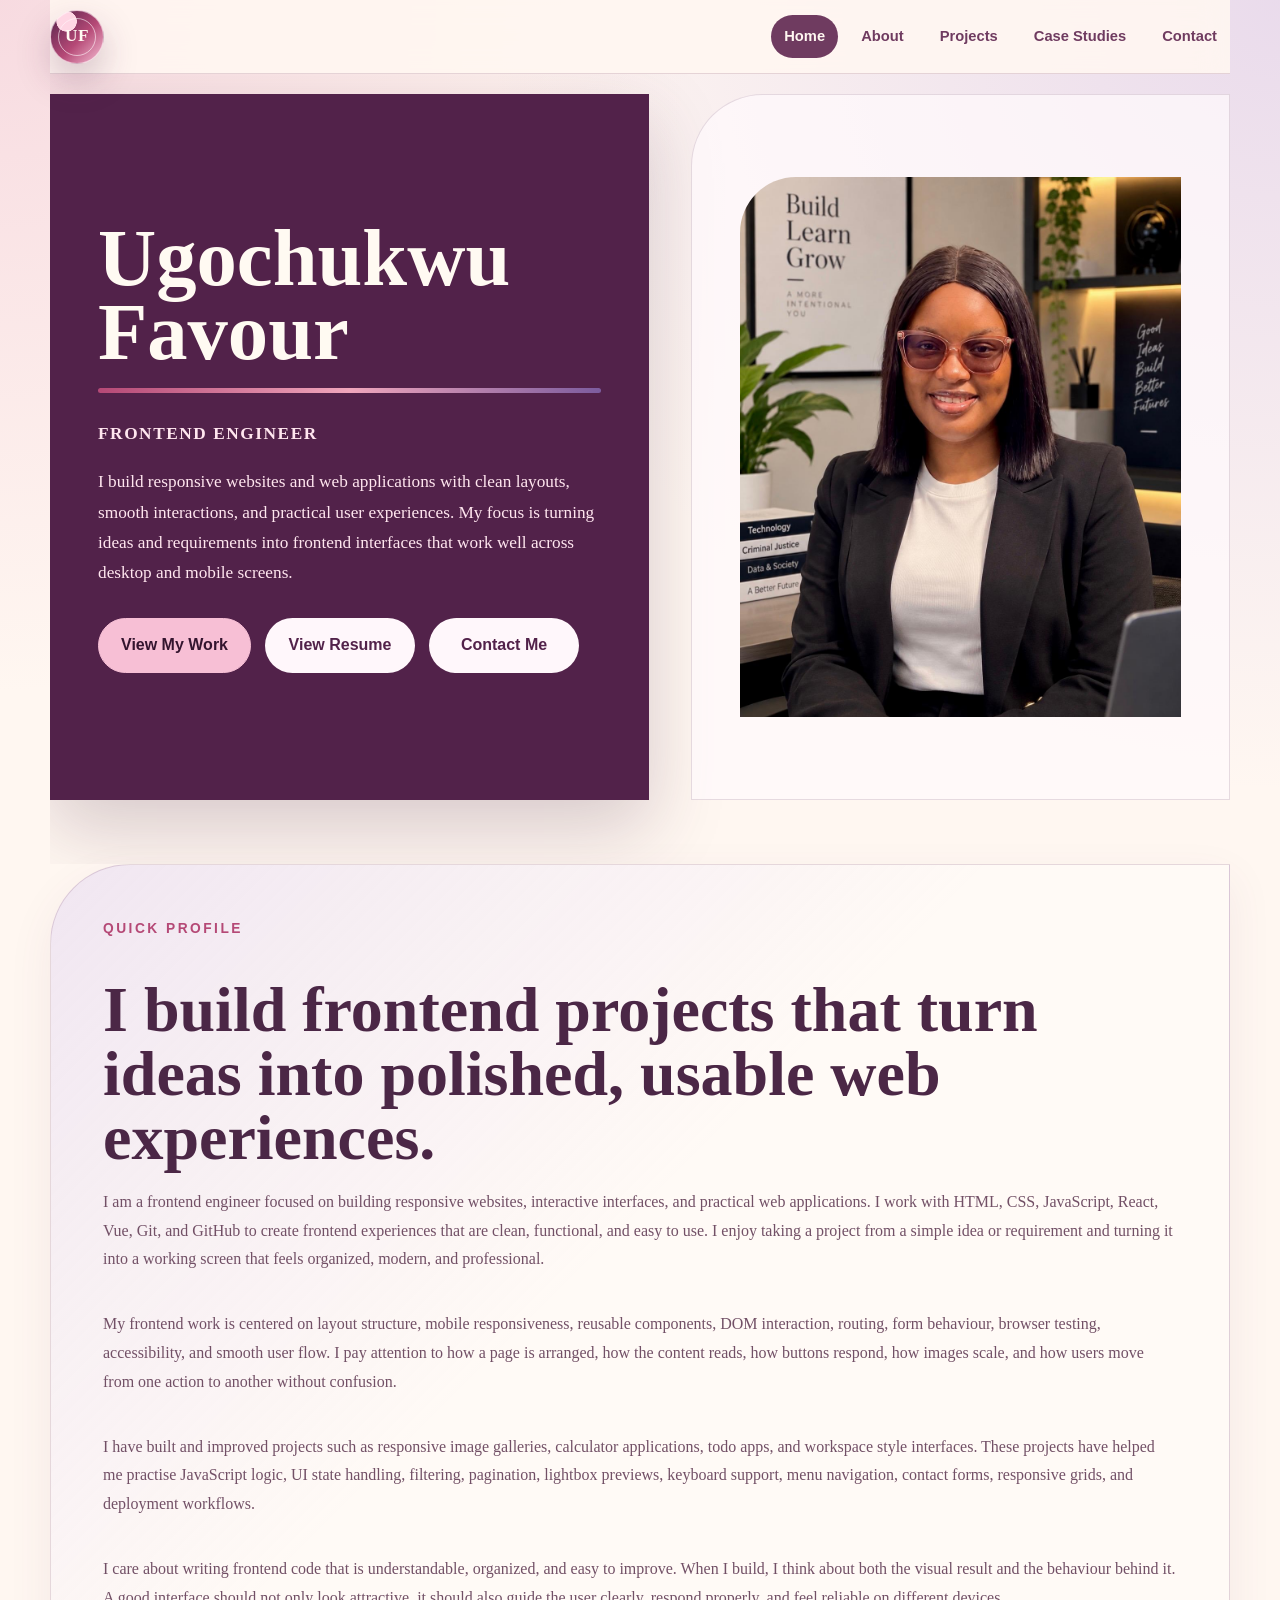
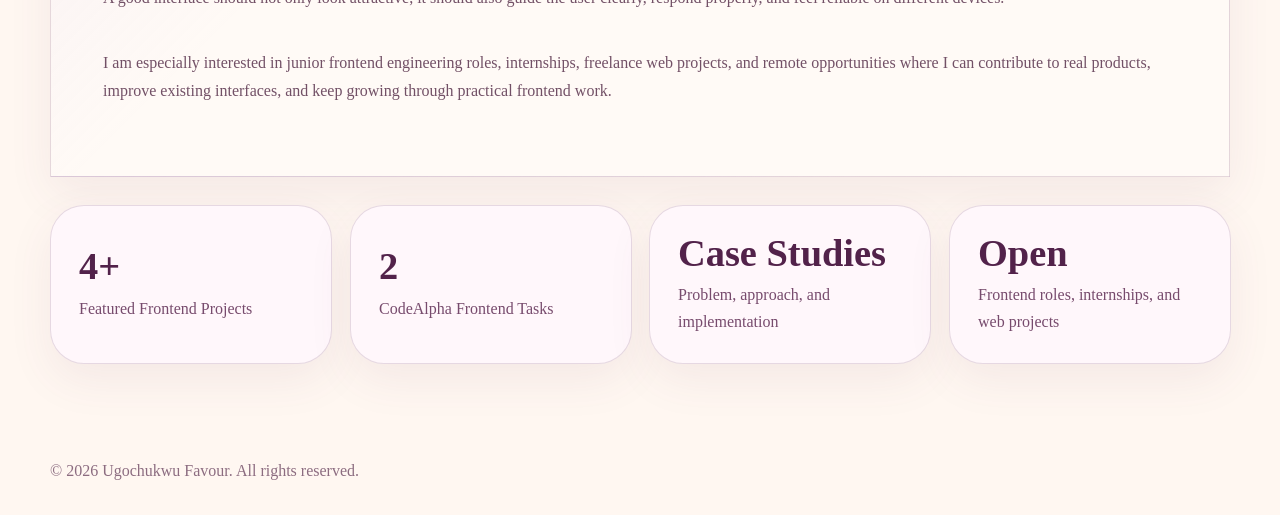
==== commit bd756d69: "Focus portfolio on frontend engineering" ====
--- a/index.html
+++ b/index.html
@@ -3,7 +3,7 @@
 <head>
   <meta charset="UTF-8">
   <meta name="viewport" content="width=device-width, initial-scale=1.0">
-  <title>Ugochukwu Favour | Portfolio</title>
+  <title>Ugochukwu Favour | Frontend Engineer</title>
   <link rel="stylesheet" href="style.css">
 </head>
 <body>
@@ -13,9 +13,12 @@
     </a>
 
     <button class="menu-toggle" id="menuToggle" aria-label="Open menu">
-      <span></span>
-      <span></span>
-      <span></span>
+      <span class="menu-text">Menu</span>
+      <span class="menu-lines">
+        <span></span>
+        <span></span>
+        <span></span>
+      </span>
     </button>
 
     <nav class="nav-links" id="navLinks">
@@ -33,21 +36,21 @@
         <h1>Ugochukwu Favour</h1>
 
         <p class="role-line">
-          Frontend Developer • Research Minded Builder • AI Quality Reviewer
+          Frontend Engineer
         </p>
 
         <p class="hero-intro">
-          I build responsive websites and web interfaces that are clean, usable, and easy to move through.
-          My focus is frontend development, with extra strength from research, structured writing, and
-          user behaviour insight.
+          I build responsive websites and web applications with clean layouts, smooth interactions,
+          and practical user experiences. My focus is turning ideas and requirements into frontend
+          interfaces that work well across desktop and mobile screens.
         </p>
 
         <div class="hero-actions">
           <a href="projects.html" class="btn primary-btn">View My Work</a>
 
           <a href="resume/Ugochukwu_Favour_Resumee.pdf" class="btn secondary-btn" target="_blank">
-  View Resume
-</a>
+            View Resume
+          </a>
 
           <a href="contact.html" class="btn secondary-btn">Contact Me</a>
         </div>
@@ -63,50 +66,59 @@
       <h2>I build frontend projects that turn ideas into polished, usable web experiences.</h2>
 
       <p>
-        I am a frontend developer focused on building responsive websites, clean layouts, and practical user
-        interfaces. I work with HTML, CSS, JavaScript, React, Vue, Git, and GitHub to turn project ideas into
-        working digital experiences that people can actually use.
+        I am a frontend engineer focused on building responsive websites, interactive interfaces, and practical
+        web applications. I work with HTML, CSS, JavaScript, React, Vue, Git, and GitHub to create frontend
+        experiences that are clean, functional, and easy to use. I enjoy taking a project from a simple idea
+        or requirement and turning it into a working screen that feels organized, modern, and professional.
       </p>
 
       <p>
-        My frontend work is shaped by clear structure, mobile responsiveness, readable content, and careful
-        interaction design. I pay attention to how pages are arranged, how buttons behave, how content scales
-        across screen sizes, and how users move from one action to another without confusion.
+        My frontend work is centered on layout structure, mobile responsiveness, reusable components, DOM
+        interaction, routing, form behaviour, browser testing, accessibility, and smooth user flow. I pay
+        attention to how a page is arranged, how the content reads, how buttons respond, how images scale,
+        and how users move from one action to another without confusion.
       </p>
 
       <p>
-        I also bring a research background from Criminology and Security Studies, which helps me think carefully
-        about people, behaviour, trust, and decision making. This gives my frontend work a stronger user focused
-        direction because I do not only design for appearance, I design for clarity and confidence.
+        I have built and improved projects such as responsive image galleries, calculator applications, todo
+        apps, and workspace style interfaces. These projects have helped me practise JavaScript logic, UI
+        state handling, filtering, pagination, lightbox previews, keyboard support, menu navigation, contact
+        forms, responsive grids, and deployment workflows.
       </p>
 
       <p>
-        Alongside development, I have experience in academic writing and AI quality review. I write research
-        projects, IT reports, seminar papers, and Individualized Directed Study work, and I also evaluate AI
-        responses for accuracy, instruction following, helpfulness, and natural communication. These skills support
-        my frontend work by helping me communicate clearly, organize content properly, and review details carefully.
+        I care about writing frontend code that is understandable, organized, and easy to improve. When I
+        build, I think about both the visual result and the behaviour behind it. A good interface should not
+        only look attractive, it should also guide the user clearly, respond properly, and feel reliable on
+        different devices.
+      </p>
+
+      <p>
+        I am especially interested in junior frontend engineering roles, internships, freelance web projects,
+        and remote opportunities where I can contribute to real products, improve existing interfaces, and keep
+        growing through practical frontend work.
       </p>
     </section>
 
     <section class="stats-grid">
       <a href="projects.html" class="stat-link">
         <strong>4+</strong>
-        <span>Featured Projects</span>
+        <span>Featured Frontend Projects</span>
       </a>
 
       <a href="projects.html" class="stat-link">
         <strong>2</strong>
-        <span>CodeAlpha Tasks</span>
+        <span>CodeAlpha Frontend Tasks</span>
       </a>
 
-      <a href="about.html" class="stat-link">
-        <strong>Research</strong>
-        <span>Academic Writing</span>
+      <a href="case-studies.html" class="stat-link">
+        <strong>Case Studies</strong>
+        <span>Problem, approach, and implementation</span>
       </a>
 
-      <a href="about.html" class="stat-link">
-        <strong>AI</strong>
-        <span>Evaluation Experience</span>
+      <a href="contact.html" class="stat-link">
+        <strong>Open</strong>
+        <span>Frontend roles, internships, and web projects</span>
       </a>
     </section>
   </main>
--- a/style.css
+++ b/style.css
@@ -1296,4 +1296,12 @@
   font-weight: 900;
   letter-spacing: 0.18em;
   text-transform: uppercase;
+}@media (max-width: 620px) {
+  .hero-copy h1 {
+    font-size: clamp(2.35rem, 14vw, 3.2rem);
+    line-height: 1;
+    max-width: 100%;
+    word-break: normal;
+    overflow-wrap: normal;
+  }
 }
